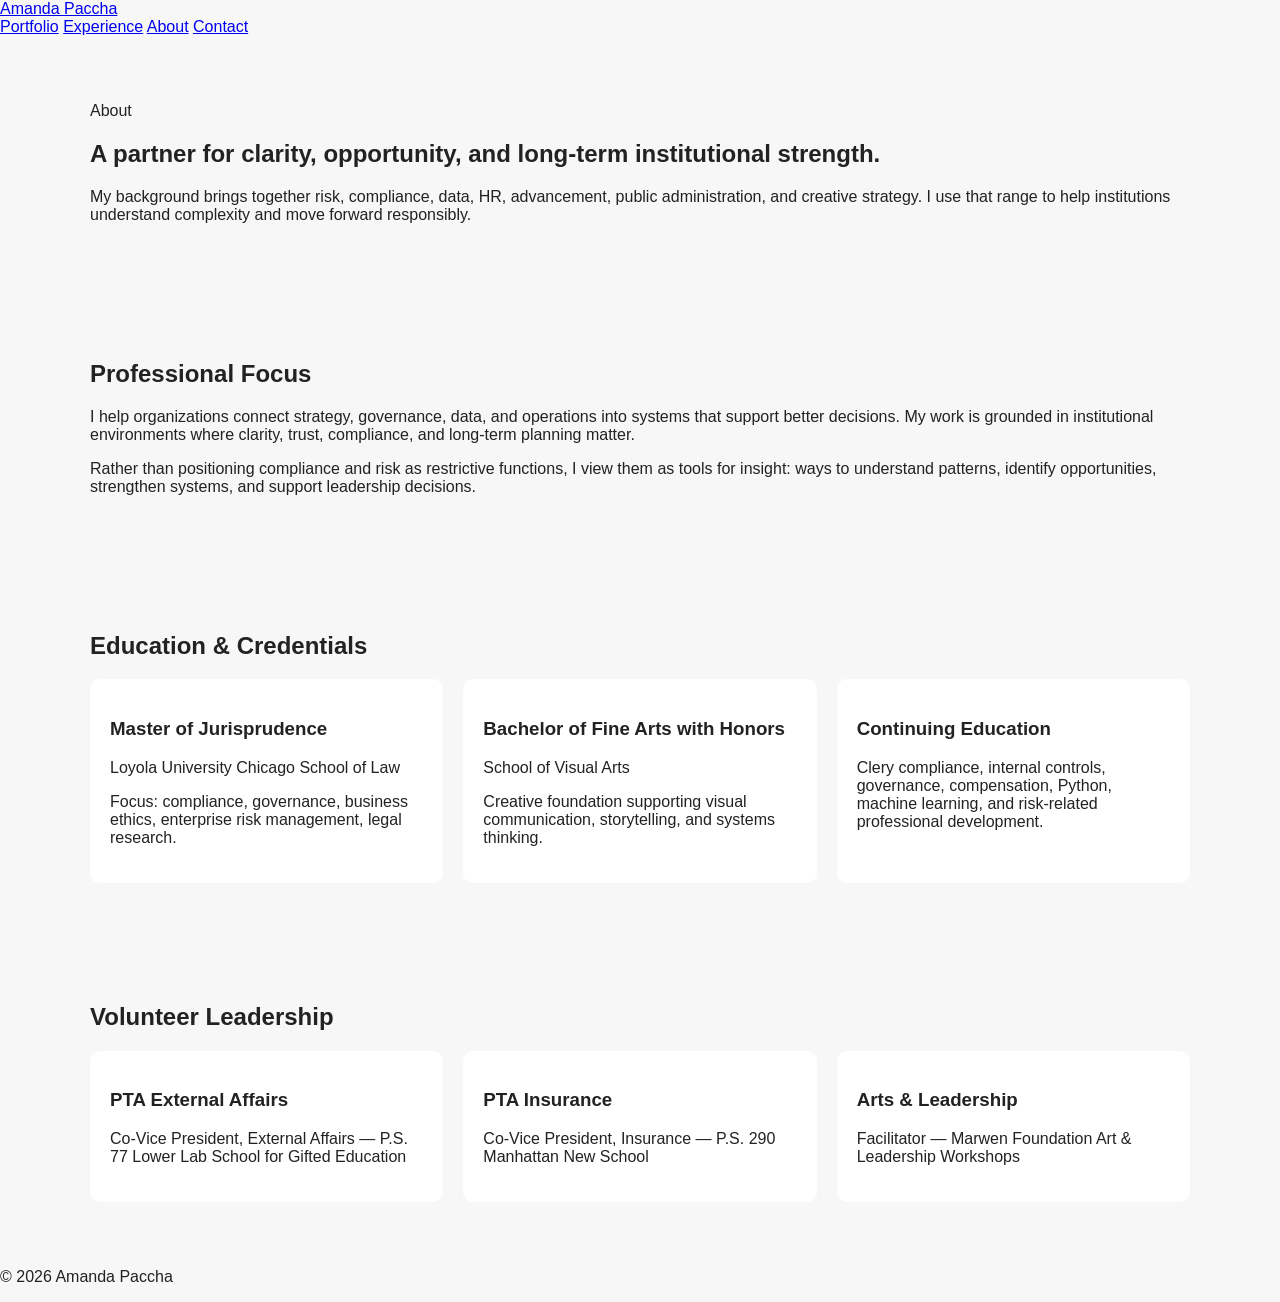
==== about.html @ 08ad4438 "Create about.html with personal and professional details Added a new about page detailing profession" ====
<!DOCTYPE html>
<html lang="en">
<head>
  <meta charset="UTF-8" />
  <meta name="viewport" content="width=device-width, initial-scale=1.0" />
  <title>About | Amanda Paccha</title>
  <link rel="stylesheet" href="style.css" />
</head>

<body>
<nav class="nav page-nav">
  <a class="logo" href="index.html">Amanda Paccha</a>
  <div>
    <a href="portfolio.html">Portfolio</a>
    <a href="experience.html">Experience</a>
    <a href="about.html">About</a>
    <a href="contact.html">Contact</a>
  </div>
</nav>

<main>
  <section class="section page-header">
    <p class="eyebrow">About</p>
    <h1>A partner for clarity, opportunity, and long-term institutional strength.</h1>
    <p class="section-intro">
      My background brings together risk, compliance, data, HR, advancement, public administration,
      and creative strategy. I use that range to help institutions understand complexity and move forward responsibly.
    </p>
  </section>

  <section class="section">
    <h2>Professional Focus</h2>
    <p>
      I help organizations connect strategy, governance, data, and operations into systems that support better decisions.
      My work is grounded in institutional environments where clarity, trust, compliance, and long-term planning matter.
    </p>

    <p>
      Rather than positioning compliance and risk as restrictive functions, I view them as tools for insight:
      ways to understand patterns, identify opportunities, strengthen systems, and support leadership decisions.
    </p>
  </section>

  <section class="section">
    <h2>Education & Credentials</h2>

    <div class="grid">
      <article class="card">
        <h3>Master of Jurisprudence</h3>
        <p>Loyola University Chicago School of Law</p>
        <p>Focus: compliance, governance, business ethics, enterprise risk management, legal research.</p>
      </article>

      <article class="card">
        <h3>Bachelor of Fine Arts with Honors</h3>
        <p>School of Visual Arts</p>
        <p>Creative foundation supporting visual communication, storytelling, and systems thinking.</p>
      </article>

      <article class="card">
        <h3>Continuing Education</h3>
        <p>
          Clery compliance, internal controls, governance, compensation, Python, machine learning,
          and risk-related professional development.
        </p>
      </article>
    </div>
  </section>

  <section class="section">
    <h2>Volunteer Leadership</h2>
    <div class="grid">
      <article class="card">
        <h3>PTA External Affairs</h3>
        <p>Co-Vice President, External Affairs — P.S. 77 Lower Lab School for Gifted Education</p>
      </article>

      <article class="card">
        <h3>PTA Insurance</h3>
        <p>Co-Vice President, Insurance — P.S. 290 Manhattan New School</p>
      </article>

      <article class="card">
        <h3>Arts & Leadership</h3>
        <p>Facilitator — Marwen Foundation Art & Leadership Workshops</p>
      </article>
    </div>
  </section>
</main>

<footer>
  <p>© 2026 Amanda Paccha</p>
</footer>
</body>
</html>
---- style.css ----
body {
  font-family: Arial;
  margin: 0;
  background: #f7f7f7;
  color: #222;
}

.hero {
  text-align: center;
  padding: 60px 20px;
  background: #ffffff;
}

.hero h1 {
  font-size: 2.5rem;
}

.hero p {
  max-width: 700px;
  margin: 20px auto;
}

.buttons a {
  margin: 10px;
  padding: 10px 20px;
  background: #333;
  color: white;
  text-decoration: none;
  border-radius: 6px;
}

section {
  padding: 50px 20px;
  max-width: 1100px;
  margin: auto;
}

.grid {
  display: grid;
  grid-template-columns: repeat(auto-fit, minmax(250px, 1fr));
  gap: 20px;
}

.card {
  background: white;
  padding: 20px;
  border-radius: 10px;
}

.metrics {
  display: flex;
  justify-content: space-around;
  padding: 30px;
  background: #eee;
  text-align: center;
}

.timeline .item {
  margin-bottom: 25px;
}
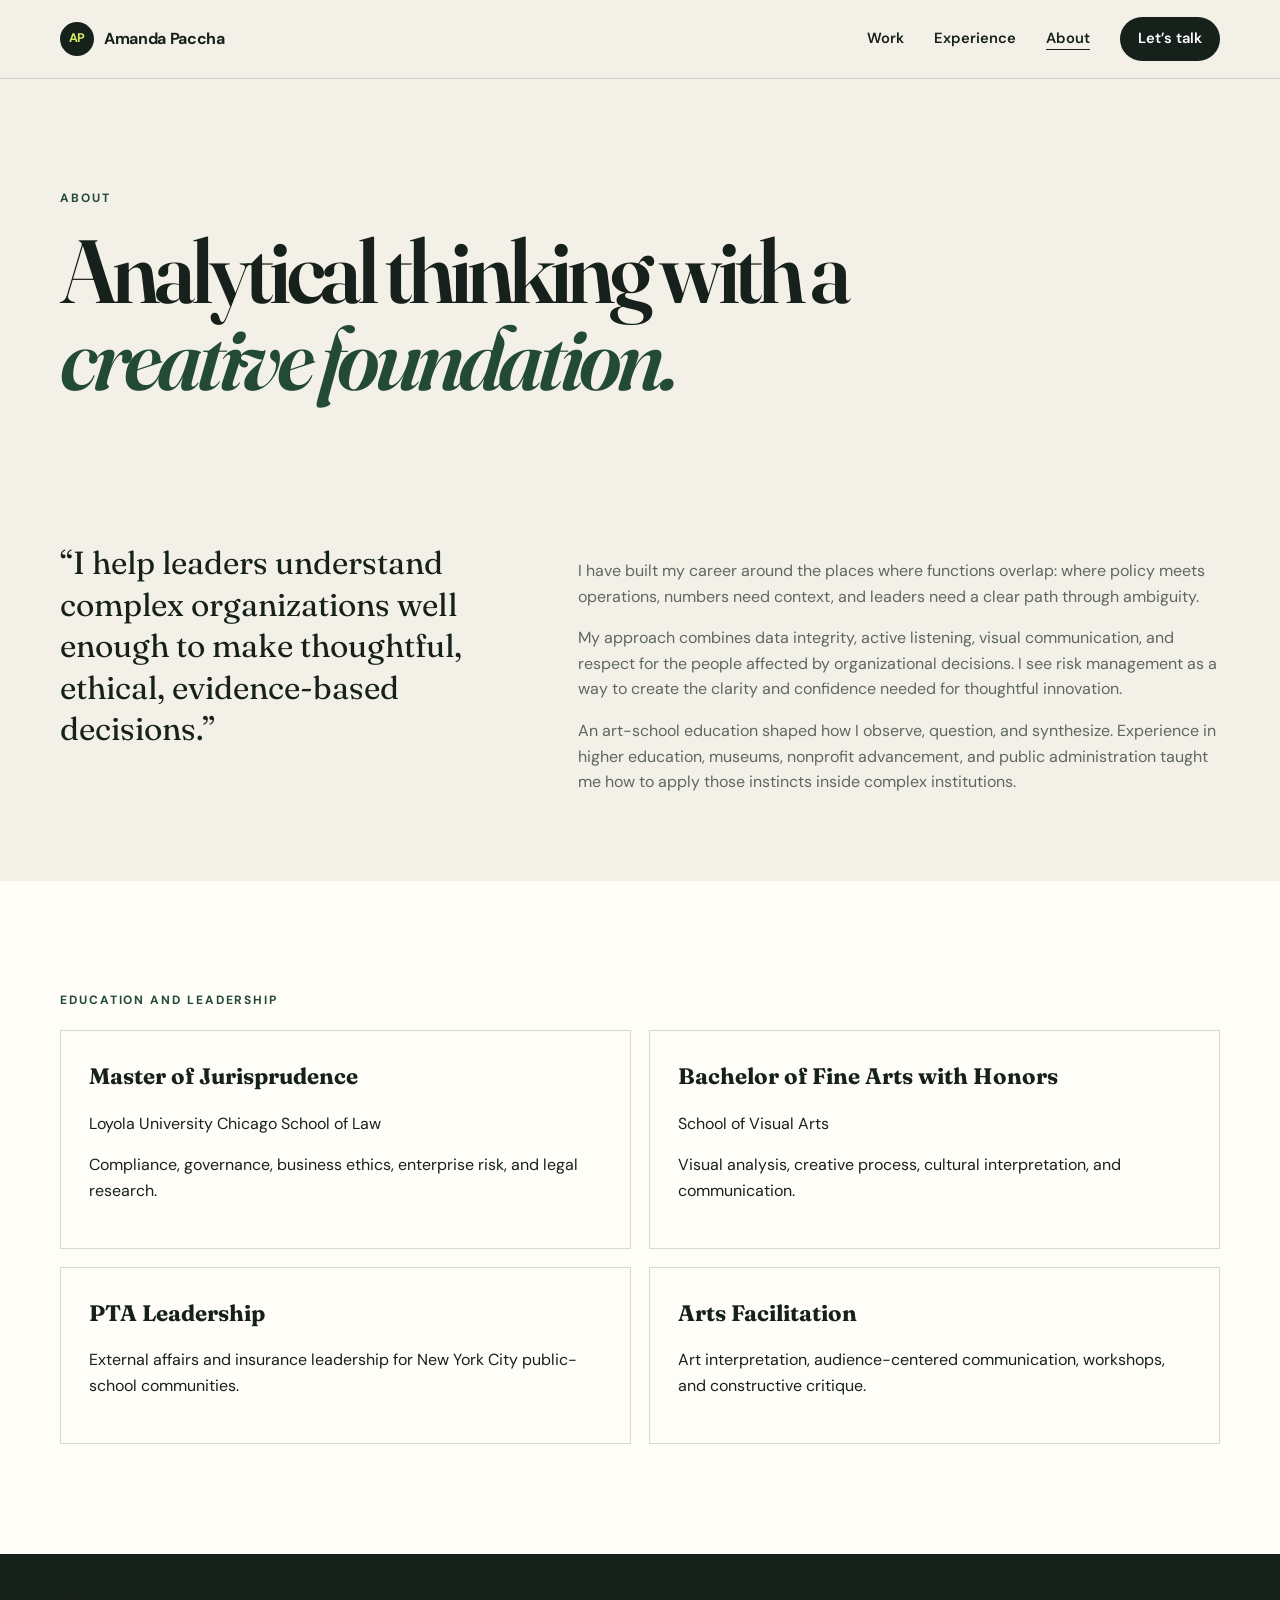
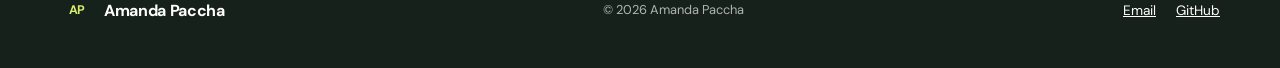
==== commit 8d6fa4c7: "Add files via upload" ====
--- a/about.html
+++ b/about.html
@@ -1,95 +1,6 @@
-<!DOCTYPE html>
-<html lang="en">
-<head>
-  <meta charset="UTF-8" />
-  <meta name="viewport" content="width=device-width, initial-scale=1.0" />
-  <title>About | Amanda Paccha</title>
-  <link rel="stylesheet" href="style.css" />
-</head>
-
-<body>
-<nav class="nav page-nav">
-  <a class="logo" href="index.html">Amanda Paccha</a>
-  <div>
-    <a href="portfolio.html">Portfolio</a>
-    <a href="experience.html">Experience</a>
-    <a href="about.html">About</a>
-    <a href="contact.html">Contact</a>
-  </div>
-</nav>
-
-<main>
-  <section class="section page-header">
-    <p class="eyebrow">About</p>
-    <h1>A partner for clarity, opportunity, and long-term institutional strength.</h1>
-    <p class="section-intro">
-      My background brings together risk, compliance, data, HR, advancement, public administration,
-      and creative strategy. I use that range to help institutions understand complexity and move forward responsibly.
-    </p>
-  </section>
-
-  <section class="section">
-    <h2>Professional Focus</h2>
-    <p>
-      I help organizations connect strategy, governance, data, and operations into systems that support better decisions.
-      My work is grounded in institutional environments where clarity, trust, compliance, and long-term planning matter.
-    </p>
-
-    <p>
-      Rather than positioning compliance and risk as restrictive functions, I view them as tools for insight:
-      ways to understand patterns, identify opportunities, strengthen systems, and support leadership decisions.
-    </p>
-  </section>
-
-  <section class="section">
-    <h2>Education & Credentials</h2>
-
-    <div class="grid">
-      <article class="card">
-        <h3>Master of Jurisprudence</h3>
-        <p>Loyola University Chicago School of Law</p>
-        <p>Focus: compliance, governance, business ethics, enterprise risk management, legal research.</p>
-      </article>
-
-      <article class="card">
-        <h3>Bachelor of Fine Arts with Honors</h3>
-        <p>School of Visual Arts</p>
-        <p>Creative foundation supporting visual communication, storytelling, and systems thinking.</p>
-      </article>
-
-      <article class="card">
-        <h3>Continuing Education</h3>
-        <p>
-          Clery compliance, internal controls, governance, compensation, Python, machine learning,
-          and risk-related professional development.
-        </p>
-      </article>
-    </div>
-  </section>
-
-  <section class="section">
-    <h2>Volunteer Leadership</h2>
-    <div class="grid">
-      <article class="card">
-        <h3>PTA External Affairs</h3>
-        <p>Co-Vice President, External Affairs — P.S. 77 Lower Lab School for Gifted Education</p>
-      </article>
-
-      <article class="card">
-        <h3>PTA Insurance</h3>
-        <p>Co-Vice President, Insurance — P.S. 290 Manhattan New School</p>
-      </article>
-
-      <article class="card">
-        <h3>Arts & Leadership</h3>
-        <p>Facilitator — Marwen Foundation Art & Leadership Workshops</p>
-      </article>
-    </div>
-  </section>
-</main>
-
-<footer>
-  <p>© 2026 Amanda Paccha</p>
-</footer>
-</body>
-</html>
+<!doctype html><html lang="en"><head><meta charset="utf-8"><meta name="viewport" content="width=device-width,initial-scale=1"><title>About | Amanda Paccha</title><link rel="preconnect" href="https://fonts.googleapis.com"><link rel="preconnect" href="https://fonts.gstatic.com" crossorigin><link href="https://fonts.googleapis.com/css2?family=DM+Sans:wght@400;500;600;700&family=Fraunces:opsz,wght@9..144,600&display=swap" rel="stylesheet"><link rel="stylesheet" href="style.css"><script src="script.js" defer></script></head><body>
+<header class="site-header"><nav class="nav wrap"><a class="brand" href="index.html"><span>AP</span>Amanda Paccha</a><button class="menu-button" aria-expanded="false" aria-controls="nav-links">Menu</button><div class="nav-links" id="nav-links"><a href="portfolio.html">Work</a><a href="experience.html">Experience</a><a aria-current="page" href="about.html">About</a><a class="nav-cta" href="contact.html">Let’s talk</a></div></nav></header>
+<main><section class="page-hero wrap reveal"><p class="kicker">About</p><h1>Analytical thinking with a <em>creative foundation.</em></h1></section>
+<section class="page-section wrap about-grid"><blockquote class="reveal">“I help leaders understand complex organizations well enough to make thoughtful, ethical, evidence-based decisions.”</blockquote><div class="about-copy reveal"><p>I have built my career around the places where functions overlap: where policy meets operations, numbers need context, and leaders need a clear path through ambiguity.</p><p>My approach combines data integrity, active listening, visual communication, and respect for the people affected by organizational decisions. I see risk management as a way to create the clarity and confidence needed for thoughtful innovation.</p><p>An art-school education shaped how I observe, question, and synthesize. Experience in higher education, museums, nonprofit advancement, and public administration taught me how to apply those instincts inside complex institutions.</p></div></section>
+<section class="section capabilities"><div class="wrap"><p class="kicker">Education and leadership</p><div class="credentials"><article class="credential reveal"><h3>Master of Jurisprudence</h3><p>Loyola University Chicago School of Law</p><p>Compliance, governance, business ethics, enterprise risk, and legal research.</p></article><article class="credential reveal"><h3>Bachelor of Fine Arts with Honors</h3><p>School of Visual Arts</p><p>Visual analysis, creative process, cultural interpretation, and communication.</p></article><article class="credential reveal"><h3>PTA Leadership</h3><p>External affairs and insurance leadership for New York City public-school communities.</p></article><article class="credential reveal"><h3>Arts Facilitation</h3><p>Art interpretation, audience-centered communication, workshops, and constructive critique.</p></article></div></div></section></main>
+<footer><div class="wrap footer-inner"><a class="brand" href="index.html"><span>AP</span>Amanda Paccha</a><p>© 2026 Amanda Paccha</p><div><a href="mailto:pacchaamanda@gmail.com">Email</a><a href="https://github.com/amandapacchacommunity">GitHub</a></div></div></footer></body></html>
--- a/style.css
+++ b/style.css
@@ -1,60 +1,3 @@
-body {
-  font-family: Arial;
-  margin: 0;
-  background: #f7f7f7;
-  color: #222;
-}
-
-.hero {
-  text-align: center;
-  padding: 60px 20px;
-  background: #ffffff;
-}
-
-.hero h1 {
-  font-size: 2.5rem;
-}
-
-.hero p {
-  max-width: 700px;
-  margin: 20px auto;
-}
-
-.buttons a {
-  margin: 10px;
-  padding: 10px 20px;
-  background: #333;
-  color: white;
-  text-decoration: none;
-  border-radius: 6px;
-}
-
-section {
-  padding: 50px 20px;
-  max-width: 1100px;
-  margin: auto;
-}
-
-.grid {
-  display: grid;
-  grid-template-columns: repeat(auto-fit, minmax(250px, 1fr));
-  gap: 20px;
-}
-
-.card {
-  background: white;
-  padding: 20px;
-  border-radius: 10px;
-}
-
-.metrics {
-  display: flex;
-  justify-content: space-around;
-  padding: 30px;
-  background: #eee;
-  text-align: center;
-}
-
-.timeline .item {
-  margin-bottom: 25px;
-}
+:root{--ink:#17211b;--muted:#5e6861;--paper:#f3f0e8;--white:#fffdf8;--lime:#d9ef65;--forest:#234a37;--line:rgba(23,33,27,.16);--sans:"DM Sans",sans-serif;--serif:"Fraunces",serif}
+*{box-sizing:border-box}html{scroll-behavior:smooth}body{margin:0;background:var(--paper);color:var(--ink);font-family:var(--sans);line-height:1.6}a{color:inherit}.wrap{width:min(1160px,calc(100% - 40px));margin-inline:auto}.skip-link{position:absolute;left:-999px}.skip-link:focus{left:16px;top:16px;background:#fff;padding:10px;z-index:99}.site-header{position:sticky;top:0;z-index:20;background:rgba(243,240,232,.9);backdrop-filter:blur(14px);border-bottom:1px solid var(--line)}.nav{height:78px;display:flex;align-items:center;justify-content:space-between}.brand{display:flex;align-items:center;gap:10px;text-decoration:none;font-weight:700;letter-spacing:-.02em}.brand span{display:grid;place-items:center;width:34px;height:34px;border-radius:50%;background:var(--ink);color:var(--lime);font-size:.78rem}.nav-links{display:flex;align-items:center;gap:30px}.nav-links a{text-decoration:none;font-size:.92rem;font-weight:600}.nav-links a:hover,.nav-links a[aria-current="page"]{text-decoration:underline;text-underline-offset:6px}.nav-cta{padding:10px 18px;background:var(--ink);color:white;border-radius:999px}.menu-button{display:none;background:none;border:1px solid var(--line);border-radius:99px;padding:8px 14px;font:inherit}.hero{min-height:680px;display:grid;grid-template-columns:1.55fr .65fr;align-items:end;gap:80px;padding-block:130px 90px}.kicker{text-transform:uppercase;letter-spacing:.16em;font-size:.75rem;font-weight:700;color:var(--forest);margin:0 0 20px}.hero h1,.page-hero h1{font-family:var(--serif);font-weight:600;letter-spacing:-.055em;line-height:.97;margin:0}.hero h1{font-size:clamp(3.6rem,8vw,7.3rem)}h1 em{color:var(--forest);font-style:italic}.lede{font-size:clamp(1.1rem,2vw,1.34rem);color:var(--muted);max-width:710px;margin:30px 0}.actions{display:flex;align-items:center;gap:18px;flex-wrap:wrap}.button{display:inline-flex;align-items:center;gap:28px;padding:13px 20px;border-radius:999px;text-decoration:none;font-weight:700}.button.primary{background:var(--ink);color:white}.button.primary:hover{background:var(--forest)}.button.text{text-decoration:underline;text-underline-offset:5px}.hero-note{border-top:2px solid var(--ink);padding-top:20px;margin-bottom:8px}.note-label,.project-type{font-size:.72rem;text-transform:uppercase;letter-spacing:.13em;font-weight:700;color:var(--forest)}.hero-note>p:nth-child(2){font-family:var(--serif);font-size:1.3rem;line-height:1.45}.note-meta{border-top:1px solid var(--line);padding-top:18px;display:flex;flex-direction:column;font-size:.82rem;color:var(--muted)}.proof-band{background:var(--ink);color:white}.proof-grid{display:grid;grid-template-columns:repeat(4,1fr);padding-block:34px}.proof-grid div{border-left:1px solid rgba(255,255,255,.2);padding-left:22px}.proof-grid strong{font-family:var(--serif);font-size:2.5rem;color:var(--lime);display:block;line-height:1}.proof-grid span{font-size:.78rem;color:#d9dfda}.section{padding-block:110px}.section-heading{display:grid;grid-template-columns:1fr 2fr auto;align-items:end;margin-bottom:42px}.section-heading>*{margin:0}.section-heading h2,.split h2,.closing h2,.page-section h2{font-family:var(--serif);font-size:clamp(2.2rem,4vw,4rem);line-height:1.05;letter-spacing:-.04em}.section-heading>a{font-weight:700}.featured-grid{display:grid;grid-template-columns:1fr 1fr;gap:24px}.project-card{background:var(--white);border:1px solid var(--line);overflow:hidden}.project-card a{text-decoration:none}.project-card img{width:100%;aspect-ratio:16/9;object-fit:cover;object-position:top;border-bottom:1px solid var(--line);transition:transform .5s}.project-card:hover img{transform:scale(1.025)}.project-copy{padding:28px}.project-copy h3{font-family:var(--serif);font-size:1.7rem;margin:5px 0 10px}.project-copy p{color:var(--muted)}.project-copy span{font-weight:700}.capabilities{background:var(--white)}.split{display:grid;grid-template-columns:1fr 1fr;gap:100px}.split h2{margin:0}.capability-list>div{display:grid;grid-template-columns:50px 1fr;border-top:1px solid var(--line);padding:22px 0}.capability-list span{color:var(--forest);font-size:.8rem}.capability-list h3{margin:0;font-size:1.15rem}.capability-list p{grid-column:2;margin:5px 0;color:var(--muted)}.closing{text-align:center;max-width:850px}.closing h2{margin:0}.closing>p:not(.kicker){color:var(--muted);max-width:680px;margin:24px auto}.page-hero{padding-block:110px 70px}.page-hero h1{font-size:clamp(3.2rem,7vw,6.4rem);max-width:1000px}.page-hero .lede{max-width:780px}.page-section{padding-block:70px}.page-section h2{margin:0 0 34px}.project-list{display:grid;gap:18px}.project-row{display:grid;grid-template-columns:150px 1fr auto;gap:30px;align-items:center;padding:24px 0;border-top:1px solid var(--line);text-decoration:none}.project-row img{width:150px;aspect-ratio:16/10;object-fit:cover;object-position:top}.project-row h3{font-family:var(--serif);font-size:1.45rem;margin:0}.project-row p{margin:4px 0;color:var(--muted)}.project-row>span{font-weight:700}.timeline{border-top:1px solid var(--line)}.role{display:grid;grid-template-columns:190px 1fr;gap:55px;padding:38px 0;border-bottom:1px solid var(--line)}.role time{font-size:.85rem;color:var(--muted)}.role h2{font-family:var(--serif);font-size:1.8rem;margin:0}.role h3{margin:2px 0 14px;color:var(--forest);font-size:1rem}.role ul{padding-left:20px;color:var(--muted)}.about-grid{display:grid;grid-template-columns:.8fr 1.2fr;gap:90px}.about-grid blockquote{font-family:var(--serif);font-size:2rem;line-height:1.3;margin:0}.about-copy p{color:var(--muted)}.credentials{display:grid;grid-template-columns:repeat(2,1fr);gap:18px}.credential{background:var(--white);border:1px solid var(--line);padding:28px}.credential h3{font-family:var(--serif);font-size:1.4rem;margin:0 0 8px}.contact-panel{background:var(--forest);color:white;padding:clamp(30px,7vw,80px);display:grid;grid-template-columns:1fr 1fr;gap:70px}.contact-panel h2{font-family:var(--serif);font-size:clamp(2.4rem,5vw,4.8rem);line-height:1;margin:0}.contact-links{display:flex;flex-direction:column;justify-content:center;gap:16px}.contact-links a{font-size:1.1rem;padding:15px 0;border-bottom:1px solid rgba(255,255,255,.3);text-decoration:none}.contact-links a:hover{color:var(--lime)}footer{background:var(--ink);color:white;padding:34px 0}.footer-inner{display:flex;justify-content:space-between;align-items:center}.footer-inner p{font-size:.8rem;color:#adb6b0}.footer-inner>div{display:flex;gap:20px}.footer-inner>div a{font-size:.85rem}.reveal{opacity:0;transform:translateY(18px);transition:opacity .6s ease,transform .6s ease}.reveal.visible{opacity:1;transform:none}@media(prefers-reduced-motion:reduce){*{scroll-behavior:auto}.reveal{opacity:1;transform:none;transition:none}}
+@media(max-width:760px){.wrap{width:min(100% - 28px,1160px)}.menu-button{display:block}.nav-links{display:none;position:absolute;top:77px;left:0;right:0;background:var(--paper);padding:20px;flex-direction:column;border-bottom:1px solid var(--line)}.nav-links.open{display:flex}.hero{min-height:auto;grid-template-columns:1fr;gap:60px;padding-block:90px 60px}.hero h1{font-size:clamp(3.2rem,16vw,5rem)}.proof-grid{grid-template-columns:1fr 1fr;gap:28px}.section{padding-block:75px}.section-heading{display:block}.section-heading h2{margin:8px 0 20px}.featured-grid,.split,.about-grid,.credentials,.contact-panel{grid-template-columns:1fr;gap:35px}.project-row{grid-template-columns:90px 1fr}.project-row img{width:90px}.project-row>span{display:none}.role{grid-template-columns:1fr;gap:8px}.footer-inner{flex-direction:column;gap:16px}.page-hero{padding-block:75px 45px}}
